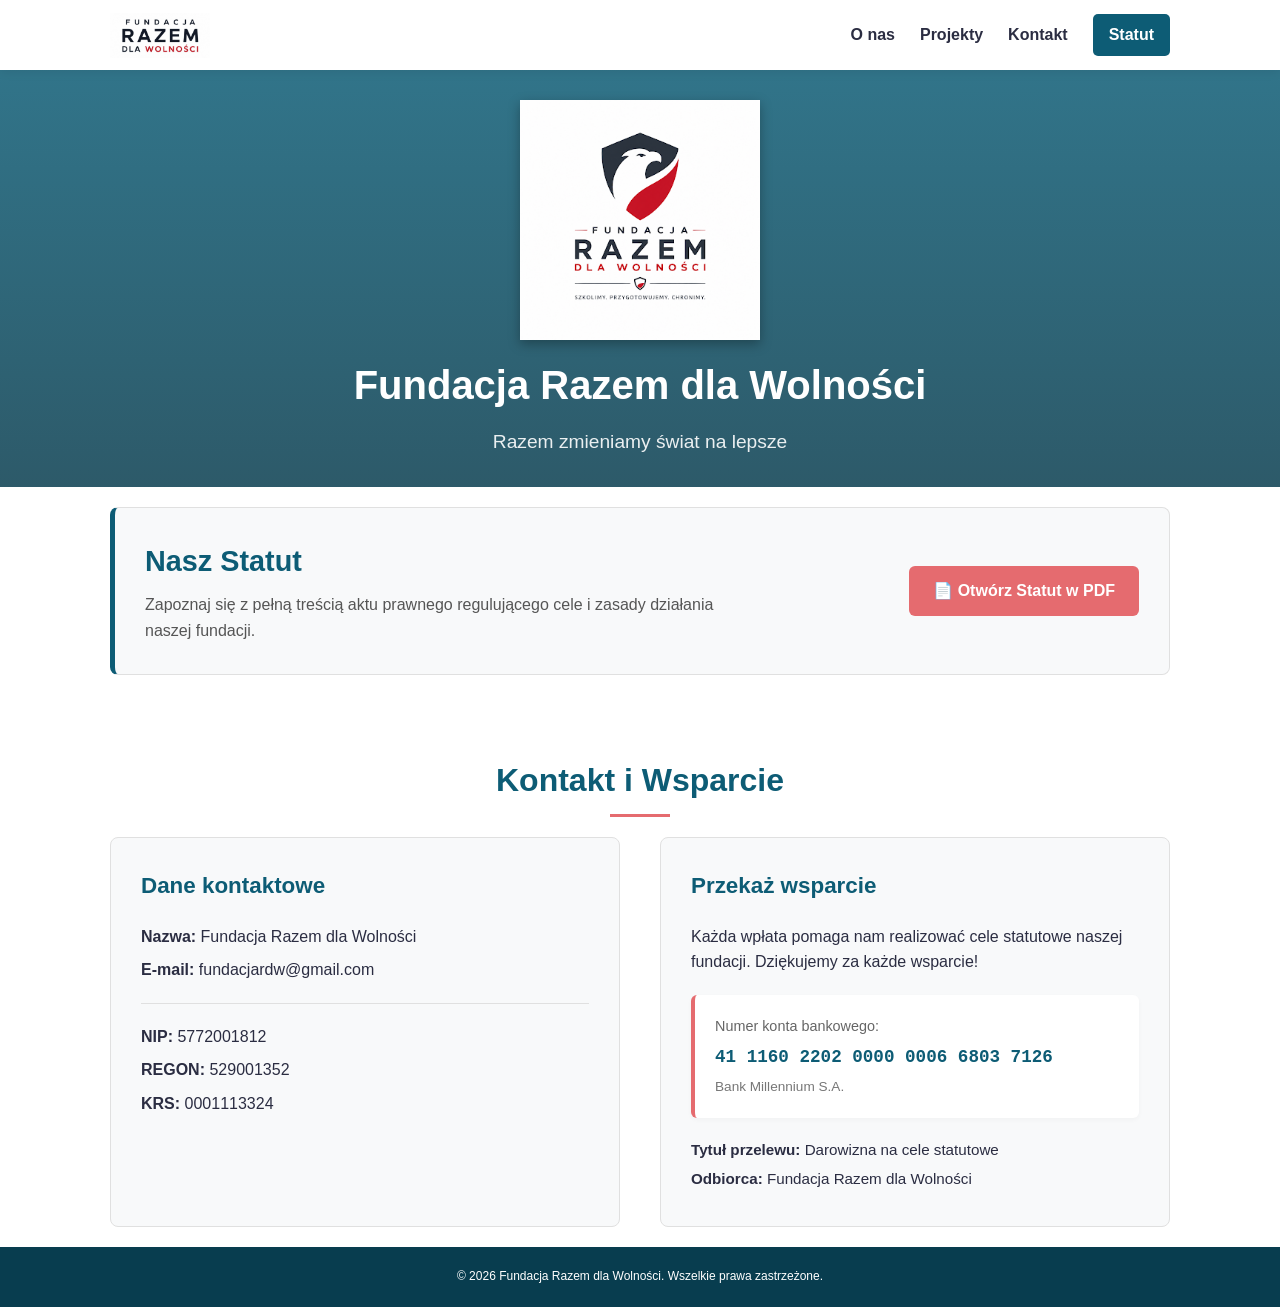
==== statut.html @ b01e3f06 "Add files via upload" ====
<!DOCTYPE html>
<html lang="pl" class="scroll-smooth">
<head>
    <meta charset="UTF-8">
    <meta name="viewport" content="width=device-width, initial-scale=1.0">
    <title>Fundacja Razem dla Wolności</title>
    <meta name="description" content="Fundacja Razem dla Wolności - Statut">
    <meta name="keywords" content="fundacja, wolność, społeczeństwo, statut, razem, wsparcie, edukacja">
    <link rel="stylesheet" href="style.css">

</head>
<body>
    <header class="navbar">
        <div class="container nav-container">
            <a href="index.html" class="logo-link">
        
                <img src="tlo.jpg" alt="Logo Fundacji" class="nav-logo">
            </a>
            <nav class="nav-links">
                <a href="/#o-nas">O nas</a>
                <a href="/#projekty">Projekty</a>
                <a href="/#kontakt">Kontakt</a>
                <a href="/statut" class="statut-link">Statut</a>
            </nav>
        </div>
    </header>

    <section class="hero">
        <div class="hero-overlay">
            <div class="container hero-content">
             
                <img src="logo.png" alt="Duże Logo Fundacji" class="hero-logo">
                <h1 class="hero-title">Fundacja Razem dla Wolności</h1>
                <p class="hero-subtitle">Razem zmieniamy świat na lepsze</p>
            </div>
        </div>
    </section>

<section class="section">
        <div class="container">
            
            <div class="statut-box">
                <div class="statut-box-content">
                    <h2>Nasz Statut</h2>
                    <p>Zapoznaj się z pełną treścią aktu prawnego regulującego cele i zasady działania naszej fundacji.</p>
                </div>
                
                <a href="Statut.pdf" target="_blank" rel="noopener noreferrer" class="btn-pdf">
                    📄 Otwórz Statut w PDF
                </a>
            </div>

        </div>
    </section>

    <section id="kontakt" class="section">
        <div class="container">
            <h2 class="section-title">Kontakt i Wsparcie</h2>
            <div class="contact-grid">
                <div class="contact-info">
                    <h3>Dane kontaktowe</h3>
                    <div class="info-group">
                        <p><strong>Nazwa:</strong> Fundacja Razem dla Wolności</p>
                        <p><strong>E-mail:</strong> fundacjardw@gmail.com</p>
                    </div>
                    <hr class="contact-divider">
                    <div class="info-group">
                        <p><strong>NIP:</strong> 5772001812</p>
                        <p><strong>REGON:</strong> 529001352</p>
                        <p><strong>KRS:</strong> 0001113324</p>
                    </div>
                </div>
                <div class="bank-info">
                    <h3>Przekaż wsparcie</h3>
                    <p class="support-desc">
                        Każda wpłata pomaga nam realizować cele statutowe naszej fundacji. Dziękujemy za każde wsparcie!
                    </p>
                    <div class="bank-card">
                        <span class="bank-label">Numer konta bankowego:</span>
                        <div class="account-number"> 41 1160 2202 0000 0006 6803 7126</div>
                        <p class="bank-name">Bank Millennium S.A.</p>
                    </div>
                    <div class="transfer-details">
                        <p><strong>Tytuł przelewu:</strong> Darowizna na cele statutowe</p>
                        <p><strong>Odbiorca:</strong> Fundacja Razem dla Wolności</p>
                    </div>
                </div>
            </div>
        </div>
    </section>

    <footer class="footer">
        <div class="container">
            <p>&copy; 2026 Fundacja Razem dla Wolności. Wszelkie prawa zastrzeżone.</p>
        </div>
    </footer>

</body>
---- style.css ----
* {
    margin: 0;
    padding: 0;
    box-sizing: border-box;
}

:root {
    --primary-color: #0d5c75;
    --primary-hover: #083d4f;
    --accent-color: #e56b6f;
    --text-color: #2b2d42;
    --bg-light: #f8f9fa;
    --bg-white: #ffffff;
    --border-color: #e0e0e0;
}

html {
    scroll-behavior: smooth;
    font-family: 'Segoe UI', Tahoma, Geneva, Verdana, sans-serif;
    color: var(--text-color);
    line-height: 1.6;
}

.container {
    max-width: 1100px;
    margin: 0 auto;
    padding: 0 20px;
}

.navbar {
    background-color: var(--bg-white);
    box-shadow: 0 2px 10px rgba(0, 0, 0, 0.08);
    position: sticky;
    top: 0;
    z-index: 1000;
}

.nav-container {
    display: flex;
    justify-content: space-between;
    align-items: center;
    height: 70px;
}

.nav-logo {
    height: 45px;
    width: auto;
    display: block;
}

.nav-links {
    display: flex;
    gap: 25px;
    align-items: center;
}

.nav-links a {
    text-decoration: none;
    color: var(--text-color);
    font-weight: 600;
    transition: color 0.3s ease;
}

.nav-links a:hover {
    color: var(--primary-color);
}

.nav-links a.statut-link {
    background-color: var(--primary-color);
    color: white;
    padding: 8px 16px;
    border-radius: 5px;
}

.nav-links a.statut-link:hover {
    background-color: var(--primary-hover);
}

.hero {
    background: linear-gradient(rgba(13, 92, 117, 0.85), rgba(8, 61, 79, 0.85)), url('https://images.unsplash.com/photo-1532629345422-7515f3d16bb0?auto=format&fit=crop&w=1500&q=80') center/cover no-repeat;
    color: white;
    text-align: center;
    padding: 30px 20px;
}

.hero-logo {
    max-width: 240px;
    height: auto;
    margin-bottom: 5px;
    filter: drop-shadow(0 4px 6px rgba(0,0,0,0.3));
}

.hero-title {
    font-size: 2.5rem;
    margin-bottom: 10px;
}

.hero-subtitle {
    font-size: 1.2rem;
    opacity: 0.9;
}

.section {
    padding: 20px 0;
}

.section-alt {
    background-color: var(--bg-light);
}

.section-title {
    text-align: center;
    font-size: 2rem;
    margin-bottom: 20px;
    color: var(--primary-color);
    position: relative;
}

.section-title::after {
    content: '';
    display: block;
    width: 60px;
    height: 3px;
    background-color: var(--accent-color);
    margin: 8px auto 0;
}

.about-text {
    max-width: 800px;
    margin: 0 auto;
    font-size: 1.1rem;
    text-align: center;
}

.about-text p {
    margin-bottom: 15px;
}

.projects-grid {
    display: grid;
    grid-template-columns: 1fr; 
    gap: 1.5rem; 
    padding: 1rem 0;
}

.project-card {
    display: flex;
    flex-direction: column;
    background-color: #ffffff;
    border-radius: 12px;
    border: 1px solid #e2e8f0;
    overflow: hidden;
    box-shadow: 0 4px 6px -1px rgba(0, 0, 0, 0.05);
    transition: transform 0.2s ease, box-shadow 0.2s ease;
}

.project-card:hover {
    transform: translateY(-4px);
    box-shadow: 0 10px 15px -3px rgba(0, 0, 0, 0.1);
}

.project-image {
    width: 100%;
    min-height: 140px;
    background-color: #003366; /* Przykładowy kolor tła fundacji */
    color: #ffffff;
    display: flex;
    align-items: center;
    justify-content: center;
    padding: 1.25rem;
    text-align: center;
}

.project-image strong {
    font-size: 1.2rem;
    letter-spacing: 0.5px;
}

.project-content {
    padding: 1.5rem;
    display: flex;
    flex-direction: column;
    gap: 0.75rem;
    flex-grow: 1;
}

.project-content h3 {
    margin: 0;
    font-size: 1.25rem;
    line-height: 1.35;
    color: #1a202c;
}

.project-content p {
    margin: 0;
    font-size: 0.95rem;
    line-height: 1.6;
    color: #4a5568;
}

@media (min-width: 768px) {
    .projects-grid {
        /* Automatyczne kolumny o minimalnej szerokości 300px */
        grid-template-columns: repeat(auto-fit, minmax(320px, 1fr));
        gap: 2rem;
    }
}

.contact-grid {
    display: grid;
    grid-template-columns: 1fr 1fr;
    gap: 40px;
}

.contact-info, .bank-info {
    background: var(--bg-light);
    padding: 30px;
    border-radius: 8px;
    border: 1px solid var(--border-color);
}

.contact-info h3, .bank-info h3 {
    margin-bottom: 20px;
    color: var(--primary-color);
    font-size: 1.4rem;
}

.info-group p {
    margin-bottom: 8px;
}

.contact-divider {
    border: 0;
    height: 1px;
    background: var(--border-color);
    margin: 20px 0;
}

.support-desc {
    margin-bottom: 20px;
}

.bank-card {
    background: var(--bg-white);
    padding: 20px;
    border-radius: 6px;
    border-left: 4px solid var(--accent-color);
    margin-bottom: 20px;
    box-shadow: 0 2px 5px rgba(0,0,0,0.03);
}

.bank-label {
    font-size: 0.9rem;
    color: #666;
    display: block;
    margin-bottom: 5px;
}

.account-number {
    font-family: monospace;
    font-size: 1.1rem;
    font-weight: bold;
    color: var(--primary-color);
    word-break: break-all;
}

.bank-name {
    font-size: 0.85rem;
    color: #777;
    margin-top: 5px;
}

.transfer-details p {
    font-size: 0.95rem;
    margin-bottom: 5px;
}

.footer {
    background-color: var(--primary-hover);
    color: white;
    text-align: center;
    padding: 20px 0;
    font-size: 12px;
}

@media (max-width: 768px) {
    .nav-container {
        flex-direction: column;
        height: auto;
        padding: 15px;
        gap: 15px;
    }

    .contact-grid {
        grid-template-columns: 1fr;
    }
    
    .hero-title {
        font-size: 1.8rem;
    }
}

.statut-box {
    background-color: var(--bg-light);
    border: 1px solid var(--border-color);
    border-left: 5px solid var(--primary-color);
    border-radius: 8px;
    padding: 30px;
    margin-bottom: 40px;
    display: flex;
    justify-content: space-between;
    align-items: center;
    gap: 20px;
    flex-wrap: wrap;
}

.statut-box-content h2 {
    color: var(--primary-color);
    font-size: 1.8rem;
    margin-bottom: 8px;
}

.statut-box-content p {
    color: #555;
    max-width: 600px;
}

.btn-pdf {
    display: inline-flex;
    align-items: center;
    gap: 10px;
    background-color: var(--accent-color);
    color: white;
    padding: 12px 24px;
    border-radius: 6px;
    text-decoration: none;
    font-weight: bold;
    transition: background-color 0.3s ease, transform 0.2s ease;
    white-space: nowrap;
}

.btn-pdf:hover {
    background-color: #d05357;
    transform: translateY(-2px);
}

.statut-text-wrapper {
    background: var(--bg-white);
    padding: 30px;
    border-radius: 8px;
    border: 1px solid var(--border-color);
}

.statut-heading {
    color: var(--primary-color);
    margin-bottom: 15px;
    font-size: 1.3rem;
}
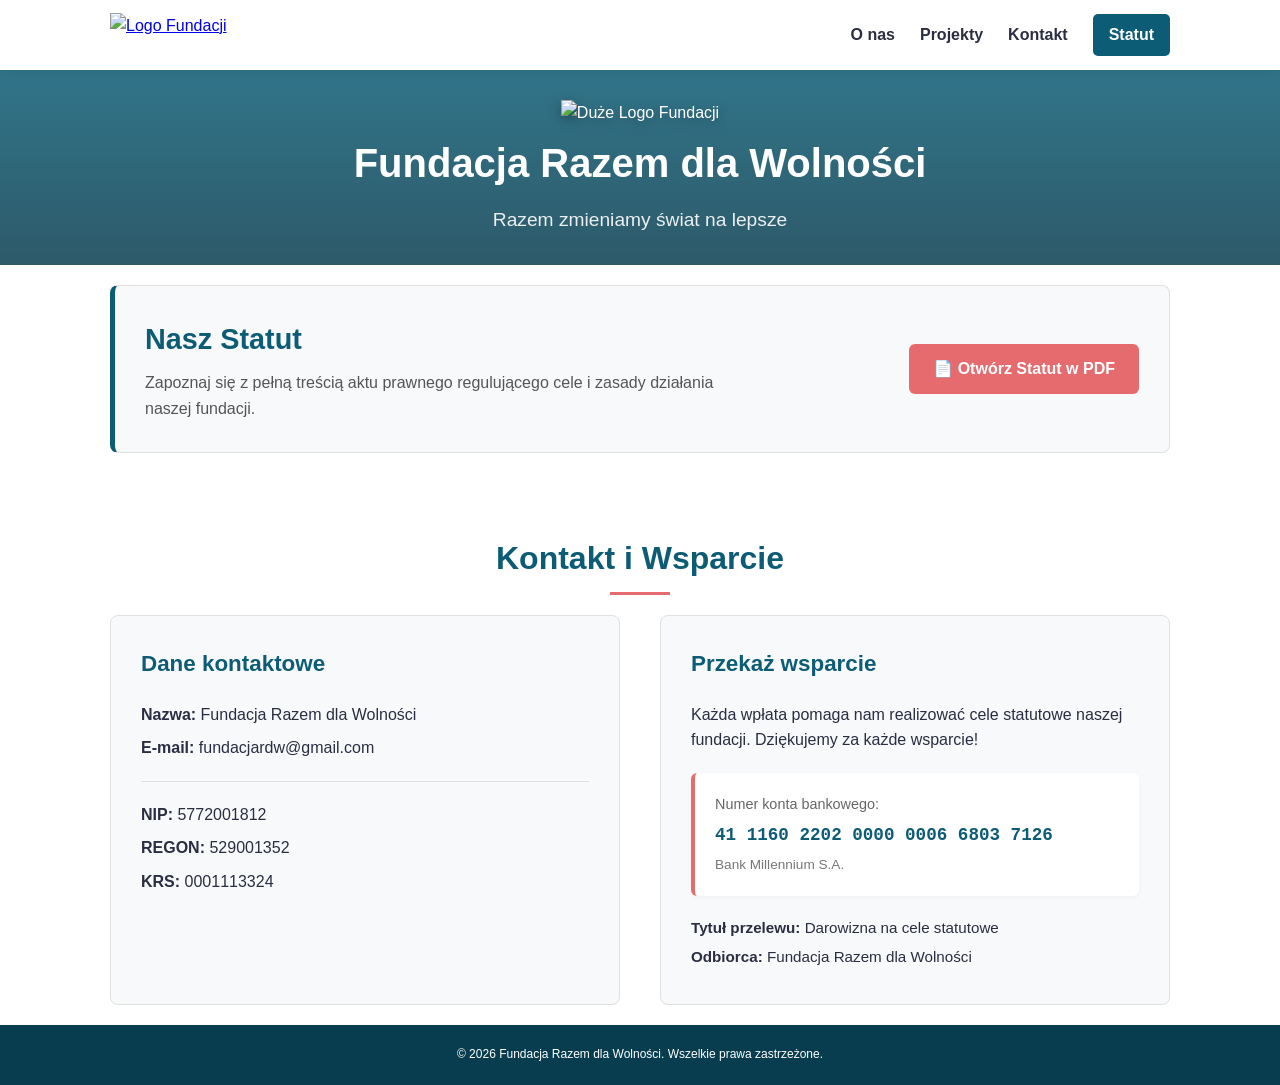
==== commit 1ba7df61: "Add files via upload" ====
--- a/statut.html
+++ b/statut.html
@@ -7,20 +7,20 @@
     <meta name="description" content="Fundacja Razem dla Wolności - Statut">
     <meta name="keywords" content="fundacja, wolność, społeczeństwo, statut, razem, wsparcie, edukacja">
     <link rel="stylesheet" href="style.css">
-
+    <link rel="apple-touch-icon" href="img/favicon.png">
 </head>
 <body>
     <header class="navbar">
         <div class="container nav-container">
             <a href="index.html" class="logo-link">
         
-                <img src="tlo.jpg" alt="Logo Fundacji" class="nav-logo">
+                <img src="img/tlo.jpg" alt="Logo Fundacji" class="nav-logo">
             </a>
             <nav class="nav-links">
-                <a href="/#o-nas">O nas</a>
-                <a href="/#projekty">Projekty</a>
-                <a href="/#kontakt">Kontakt</a>
-                <a href="/statut" class="statut-link">Statut</a>
+                <a href="index.html#o-nas">O nas</a>
+                <a href="index.html#projekty">Projekty</a>
+                <a href="index.html#kontakt">Kontakt</a>
+                <a href="statut.html" class="statut-link">Statut</a>
             </nav>
         </div>
     </header>
@@ -29,7 +29,7 @@
         <div class="hero-overlay">
             <div class="container hero-content">
              
-                <img src="logo.png" alt="Duże Logo Fundacji" class="hero-logo">
+                <img src="img/logo.png" alt="Duże Logo Fundacji" class="hero-logo">
                 <h1 class="hero-title">Fundacja Razem dla Wolności</h1>
                 <p class="hero-subtitle">Razem zmieniamy świat na lepsze</p>
             </div>
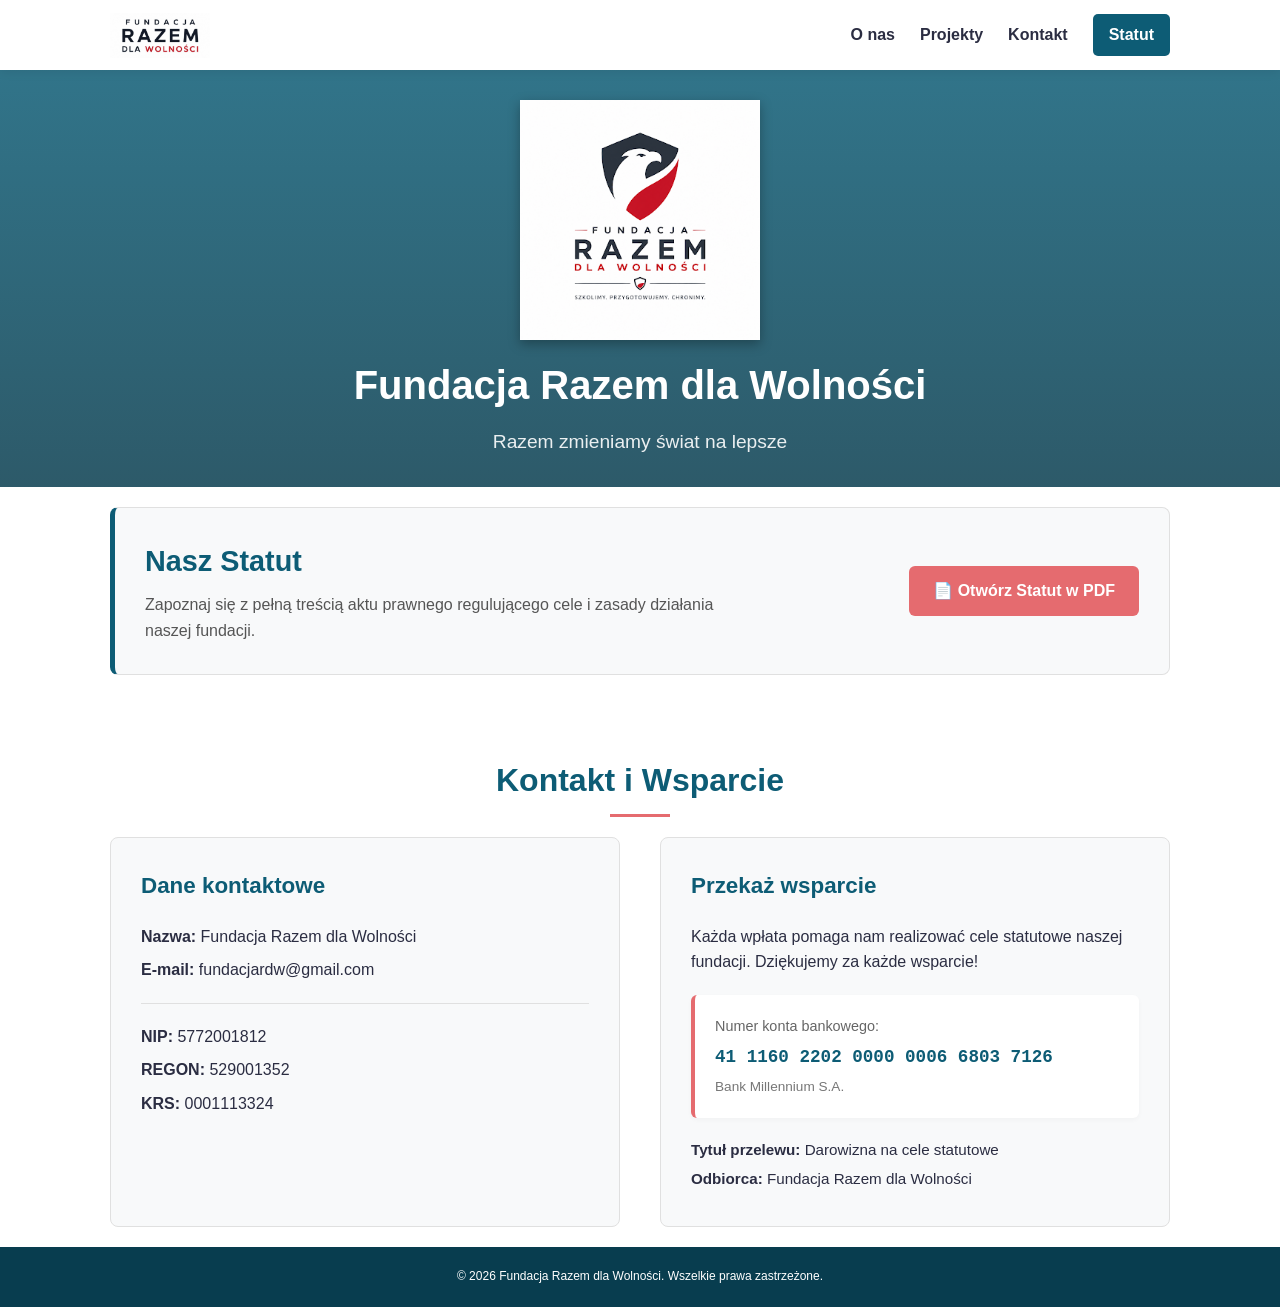
==== commit 406b91ea: "Add files via upload" ====
--- a/statut.html
+++ b/statut.html
@@ -7,14 +7,14 @@
     <meta name="description" content="Fundacja Razem dla Wolności - Statut">
     <meta name="keywords" content="fundacja, wolność, społeczeństwo, statut, razem, wsparcie, edukacja">
     <link rel="stylesheet" href="style.css">
-    <link rel="apple-touch-icon" href="img/favicon.png">
+    <link rel="apple-touch-icon" href="favicon.png">
 </head>
 <body>
     <header class="navbar">
         <div class="container nav-container">
             <a href="index.html" class="logo-link">
         
-                <img src="img/tlo.jpg" alt="Logo Fundacji" class="nav-logo">
+                <img src="tlo.jpg" alt="Logo Fundacji" class="nav-logo">
             </a>
             <nav class="nav-links">
                 <a href="index.html#o-nas">O nas</a>
@@ -29,7 +29,7 @@
         <div class="hero-overlay">
             <div class="container hero-content">
              
-                <img src="img/logo.png" alt="Duże Logo Fundacji" class="hero-logo">
+                <img src="logo.png" alt="Duże Logo Fundacji" class="hero-logo">
                 <h1 class="hero-title">Fundacja Razem dla Wolności</h1>
                 <p class="hero-subtitle">Razem zmieniamy świat na lepsze</p>
             </div>
